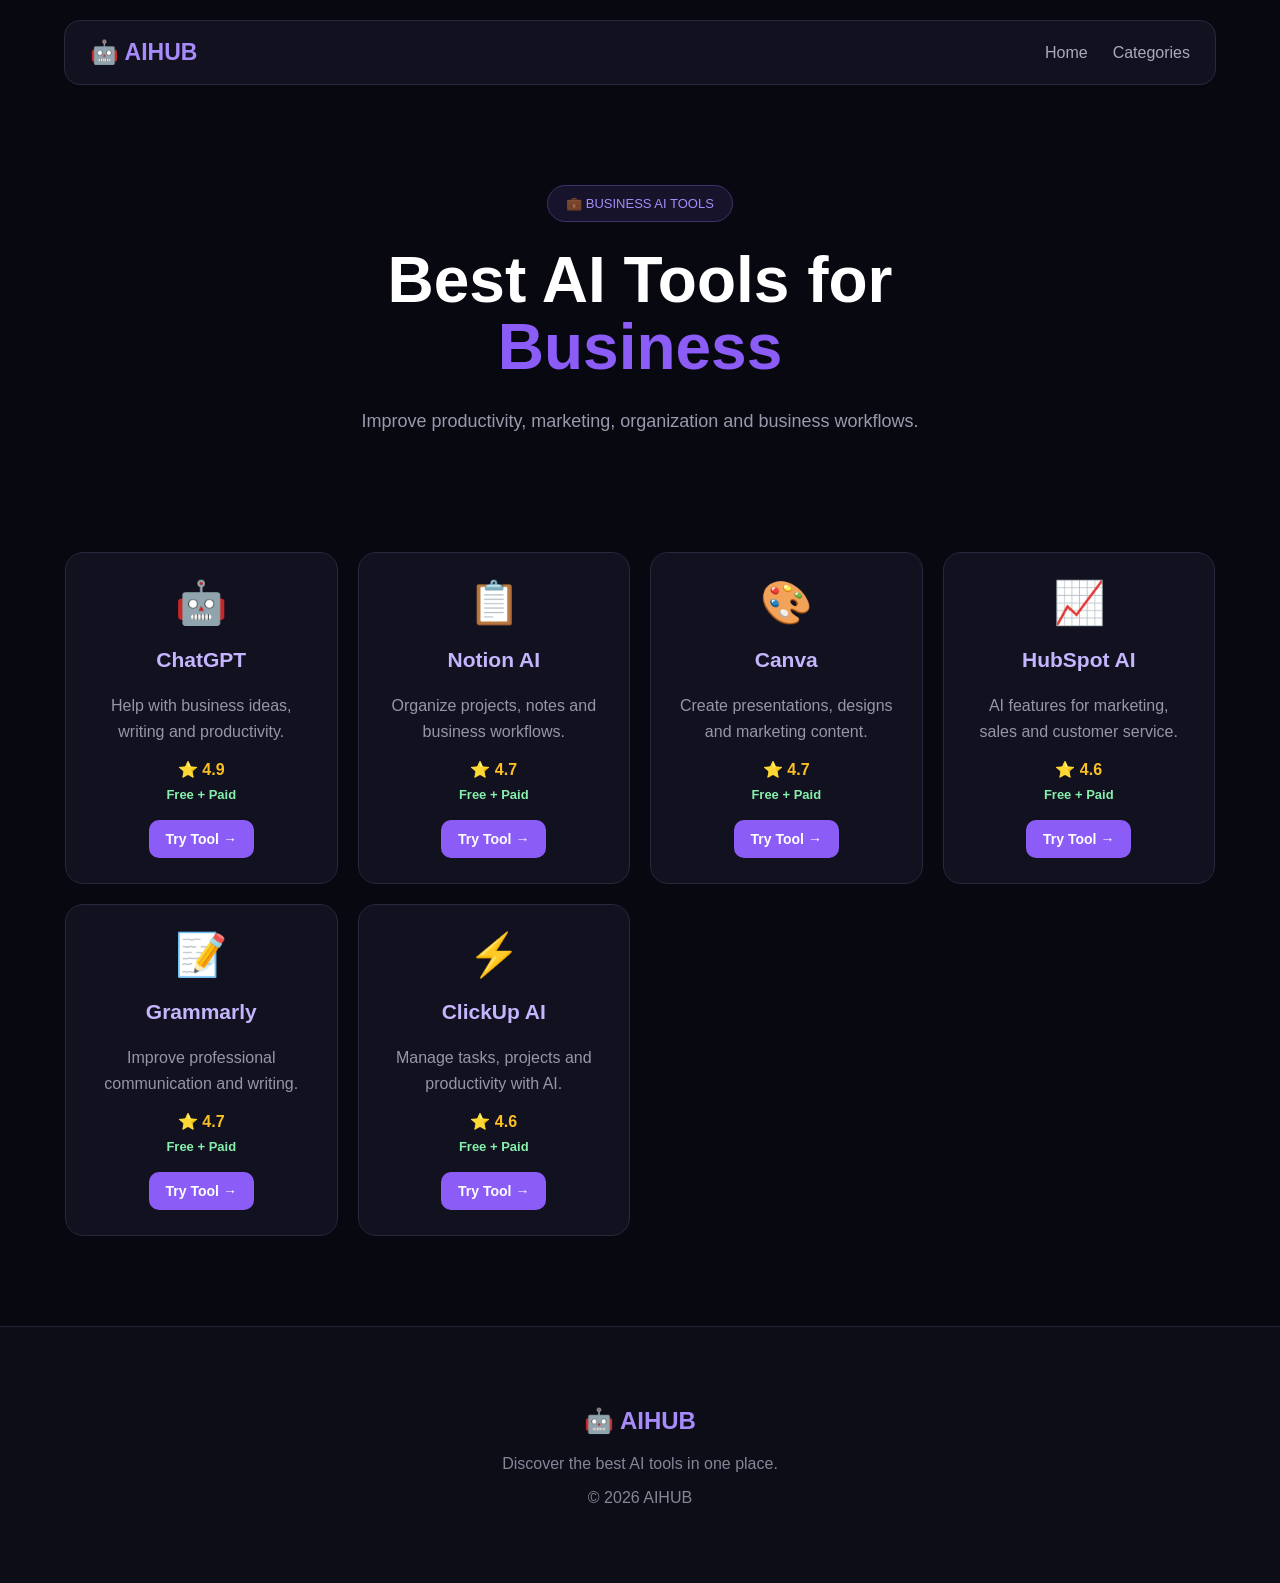
==== business.html @ 107db0ba "Add files via upload" ====
<!DOCTYPE html>
<html lang="en">
<head>
    <meta charset="UTF-8">
    <meta name="viewport" content="width=device-width, initial-scale=1.0">
    <title>AIHUB - Business AI Tools</title>
    <link rel="stylesheet" href="style.css">
</head>

<body>

<nav>
    <div class="logo">🤖 AIHUB</div>

    <div class="nav-links">
        <a href="index.html">Home</a>
        <a href="index.html#categories">Categories</a>
    </div>
</nav>

<header>
    <div class="badge">💼 BUSINESS AI TOOLS</div>

    <h1>
        Best AI Tools for
        <span>Business</span>
    </h1>

    <p>
        Improve productivity, marketing, organization and business workflows.
    </p>
</header>

<section>

    <div class="tools-grid">

        <div class="tool-card">
            <div class="tool-icon">🤖</div>
            <h3>ChatGPT</h3>
            <p>Help with business ideas, writing and productivity.</p>
            <div class="rating">⭐ 4.9</div>
            <div class="price">Free + Paid</div>

            <div class="card-buttons">
                <a class="try-button"
                   href="https://chatgpt.com"
                   target="_blank">
                    Try Tool →
                </a>
            </div>
        </div>

        <div class="tool-card">
            <div class="tool-icon">📋</div>
            <h3>Notion AI</h3>
            <p>Organize projects, notes and business workflows.</p>
            <div class="rating">⭐ 4.7</div>
            <div class="price">Free + Paid</div>

            <div class="card-buttons">
                <a class="try-button"
                   href="https://www.notion.so"
                   target="_blank">
                    Try Tool →
                </a>
            </div>
        </div>

        <div class="tool-card">
            <div class="tool-icon">🎨</div>
            <h3>Canva</h3>
            <p>Create presentations, designs and marketing content.</p>
            <div class="rating">⭐ 4.7</div>
            <div class="price">Free + Paid</div>

            <div class="card-buttons">
                <a class="try-button"
                   href="https://www.canva.com"
                   target="_blank">
                    Try Tool →
                </a>
            </div>
        </div>

        <div class="tool-card">
            <div class="tool-icon">📈</div>
            <h3>HubSpot AI</h3>
            <p>AI features for marketing, sales and customer service.</p>
            <div class="rating">⭐ 4.6</div>
            <div class="price">Free + Paid</div>

            <div class="card-buttons">
                <a class="try-button"
                   href="https://www.hubspot.com"
                   target="_blank">
                    Try Tool →
                </a>
            </div>
        </div>

        <div class="tool-card">
            <div class="tool-icon">📝</div>
            <h3>Grammarly</h3>
            <p>Improve professional communication and writing.</p>
            <div class="rating">⭐ 4.7</div>
            <div class="price">Free + Paid</div>

            <div class="card-buttons">
                <a class="try-button"
                   href="https://www.grammarly.com"
                   target="_blank">
                    Try Tool →
                </a>
            </div>
        </div>

        <div class="tool-card">
            <div class="tool-icon">⚡</div>
            <h3>ClickUp AI</h3>
            <p>Manage tasks, projects and productivity with AI.</p>
            <div class="rating">⭐ 4.6</div>
            <div class="price">Free + Paid</div>

            <div class="card-buttons">
                <a class="try-button"
                   href="https://clickup.com"
                   target="_blank">
                    Try Tool →
                </a>
            </div>
        </div>

    </div>

</section>

<footer>
    <h2>🤖 AIHUB</h2>
    <p>Discover the best AI tools in one place.</p>
    <p>© 2026 AIHUB</p>
</footer>

</body>
</html>
---- style.css ----
* {
    box-sizing: border-box;
}

html {
    scroll-behavior: smooth;
}

body {
    margin: 0;
    font-family: Arial, sans-serif;
    background: #080811;
    color: white;
}

/* =========================
   NAVBAR
========================= */

nav {
    width: 90%;
    max-width: 1200px;
    margin: 20px auto;
    padding: 18px 25px;
    display: flex;
    justify-content: space-between;
    align-items: center;
    background: #11111f;
    border: 1px solid #29293d;
    border-radius: 16px;
}

.logo {
    font-size: 23px;
    font-weight: bold;
    color: #a78bfa;
}

.nav-links {
    display: flex;
    gap: 25px;
}

.nav-links a {
    color: #aaaabd;
    text-decoration: none;
    transition: 0.2s;
}

.nav-links a:hover {
    color: #a78bfa;
}

/* =========================
   HERO
========================= */

header {
    text-align: center;
    padding: 80px 20px;
}

.badge {
    display: inline-block;
    padding: 10px 18px;
    border: 1px solid #40336c;
    border-radius: 30px;
    background: #17132a;
    color: #a78bfa;
    font-size: 13px;
}

header h1 {
    max-width: 800px;
    margin: 25px auto;
    font-size: 64px;
    line-height: 1.05;
}

header h1 span {
    color: #8b5cf6;
    display: block;
}

header p {
    max-width: 650px;
    margin: auto;
    color: #9999ad;
    font-size: 18px;
    line-height: 1.7;
}

/* =========================
   SEARCH
========================= */

.search-area {
    margin-top: 35px;
}

#searchInput {
    width: 90%;
    max-width: 650px;
    padding: 18px 20px;
    border-radius: 14px;
    border: 1px solid #303047;
    background: #131321;
    color: white;
    outline: none;
    font-size: 16px;
}

#searchInput:focus {
    border-color: #8b5cf6;
}

/* =========================
   FILTERS
========================= */

.filters {
    margin-top: 20px;
    display: flex;
    justify-content: center;
    flex-wrap: wrap;
    gap: 9px;
}

.filter {
    margin: 0;
    padding: 9px 15px;
    border: 1px solid #303047;
    border-radius: 20px;
    background: #131321;
    color: #9999ad;
    cursor: pointer;
    transition: 0.2s;
}

.filter:hover {
    border-color: #8b5cf6;
    color: white;
}

.filter.active {
    background: #8b5cf6;
    border-color: #8b5cf6;
    color: white;
}

/* =========================
   SECTIONS
========================= */

section {
    width: 90%;
    max-width: 1150px;
    margin: 0 auto 90px;
}

section h2 {
    text-align: center;
    font-size: 30px;
}

.section-text {
    text-align: center;
    color: #888899;
}

/* =========================
   TOOLS GRID
========================= */

.tools-grid {
    margin-top: 35px;
    display: grid;
    grid-template-columns: repeat(auto-fit, minmax(240px, 1fr));
    gap: 20px;
}

.tool-card {
    padding: 25px;
    background: #11111f;
    border: 1px solid #27273d;
    border-radius: 18px;
    text-align: center;
    transition: 0.25s;
}

.tool-card:hover {
    transform: translateY(-7px);
    border-color: #8b5cf6;
    box-shadow: 0 10px 35px rgba(139, 92, 246, 0.15);
}

.tool-icon {
    font-size: 42px;
}

.tool-card h3 {
    color: #c4b5fd;
    font-size: 21px;
}

.tool-card p {
    min-height: 50px;
    color: #9696a8;
    line-height: 1.6;
}

.rating {
    color: #fbbf24;
    font-weight: bold;
}

.price {
    margin-top: 8px;
    color: #86efac;
    font-size: 13px;
    font-weight: bold;
}

/* =========================
   CARD BUTTONS
========================= */

.card-buttons {
    margin-top: 18px;
    display: flex;
    justify-content: center;
    align-items: center;
    gap: 8px;
}

.try-button {
    display: inline-block;
    padding: 11px 17px;
    border-radius: 10px;
    background: #8b5cf6;
    color: white;
    text-decoration: none;
    font-size: 14px;
    font-weight: bold;
    transition: 0.2s;
}

.try-button:hover {
    background: #7c3aed;
    transform: translateY(-2px);
}

/* =========================
   FAVORITES
========================= */

.favorite {
    width: 43px;
    height: 43px;
    margin: 0;
    padding: 0;
    border-radius: 10px;
    background: #191927;
    border: 1px solid #303047;
    color: #aaaabd;
    font-size: 20px;
    cursor: pointer;
    transition: 0.2s;
}

.favorite:hover {
    background: #291c3c;
}

.favorite.active {
    background: #35152f;
    border-color: #f472b6;
    color: #f472b6;
}

/* =========================
   NO RESULTS
========================= */

.no-results {
    display: none;
    text-align: center;
    margin-top: 30px;
    color: #9999ad;
}

/* =========================
   CATEGORIES
========================= */

.category-grid {
    margin-top: 35px;
    display: grid;
    grid-template-columns: repeat(auto-fit, minmax(200px, 1fr));
    gap: 20px;
}

.category-card {
    padding: 30px;
    background: #11111f;
    border: 1px solid #27273d;
    border-radius: 18px;
    text-align: center;
    text-decoration: none;
    color: white;
    font-size: 40px;
    transition: 0.25s;
}

.category-card:hover {
    transform: translateY(-7px);
    border-color: #8b5cf6;
    box-shadow: 0 10px 35px rgba(139, 92, 246, 0.12);
}

.category-card h3 {
    color: #c4b5fd;
    font-size: 20px;
}

.category-card p {
    color: #888899;
    font-size: 14px;
}

/* =========================
   TOOL DETAILS PAGE
========================= */

.tool-details-card {
    max-width: 850px;
    margin: 0 auto;
    padding: 45px;
    background: #11111f;
    border: 1px solid #29293d;
    border-radius: 24px;
    text-align: center;
    box-shadow: 0 20px 60px rgba(0, 0, 0, 0.25);
}

.big-tool-icon {
    width: 100px;
    height: 100px;
    margin: 0 auto 25px;
    display: flex;
    justify-content: center;
    align-items: center;
    border-radius: 25px;
    background: #191927;
    border: 1px solid #34344d;
    font-size: 55px;
}

.tool-details-card > h2 {
    margin-top: 10px;
    color: #c4b5fd;
    font-size: 32px;
}

.tool-info {
    margin-top: 35px;
    display: grid;
    grid-template-columns: repeat(3, 1fr);
    gap: 15px;
}

.info-box {
    padding: 20px;
    background: #181827;
    border: 1px solid #2c2c43;
    border-radius: 15px;
}

.info-box span {
    display: block;
    margin-bottom: 10px;
    color: #888899;
    font-size: 14px;
}

.info-box strong {
    color: white;
    font-size: 17px;
}

/* =========================
   FEATURES
========================= */

.features {
    margin-top: 40px;
    padding: 30px;
    background: #0d0d18;
    border: 1px solid #29293d;
    border-radius: 18px;
    text-align: left;
}

.features h2 {
    margin-top: 0;
    margin-bottom: 25px;
    text-align: left;
    color: #c4b5fd;
}

.features ul {
    margin: 0;
    padding: 0;
    list-style: none;
}

.features li {
    position: relative;
    margin-bottom: 14px;
    padding: 14px 16px 14px 45px;
    background: #151522;
    border-radius: 10px;
    color: #aaaabd;
    line-height: 1.5;
}

.features li::before {
    content: "✓";
    position: absolute;
    left: 17px;
    color: #86efac;
    font-weight: bold;
}

/* =========================
   DETAILS BUTTONS
========================= */

.details-buttons {
    margin-top: 35px;
    display: flex;
    justify-content: center;
    align-items: center;
    gap: 12px;
    flex-wrap: wrap;
}

.big-button {
    padding: 14px 25px;
    font-size: 16px;
}

.back-button {
    display: inline-block;
    padding: 14px 25px;
    border-radius: 10px;
    background: #191927;
    border: 1px solid #303047;
    color: #aaaabd;
    text-decoration: none;
    font-size: 15px;
    font-weight: bold;
    transition: 0.2s;
}

.back-button:hover {
    color: white;
    border-color: #8b5cf6;
    background: #211d32;
}

/* =========================
   FOOTER
========================= */

footer {
    padding: 60px 20px;
    text-align: center;
    border-top: 1px solid #222238;
    background: #0d0d18;
}

footer h2 {
    color: #a78bfa;
}

footer p {
    color: #858597;
}

/* =========================
   MOBILE
========================= */

@media (max-width: 700px) {

    nav {
        flex-direction: column;
        gap: 15px;
    }

    .nav-links {
        flex-wrap: wrap;
        justify-content: center;
        gap: 15px;
    }

    header {
        padding: 60px 20px;
    }

    header h1 {
        font-size: 45px;
    }

    header p {
        font-size: 16px;
    }

    .tools-grid {
        grid-template-columns: 1fr;
    }

    .category-grid {
        grid-template-columns: 1fr;
    }

    .tool-details-card {
        padding: 25px 18px;
    }

    .tool-info {
        grid-template-columns: 1fr;
    }

    .features {
        padding: 20px;
    }

    .details-buttons {
        flex-direction: column;
    }

    .big-button,
    .back-button {
        width: 100%;
        text-align: center;
    }
}
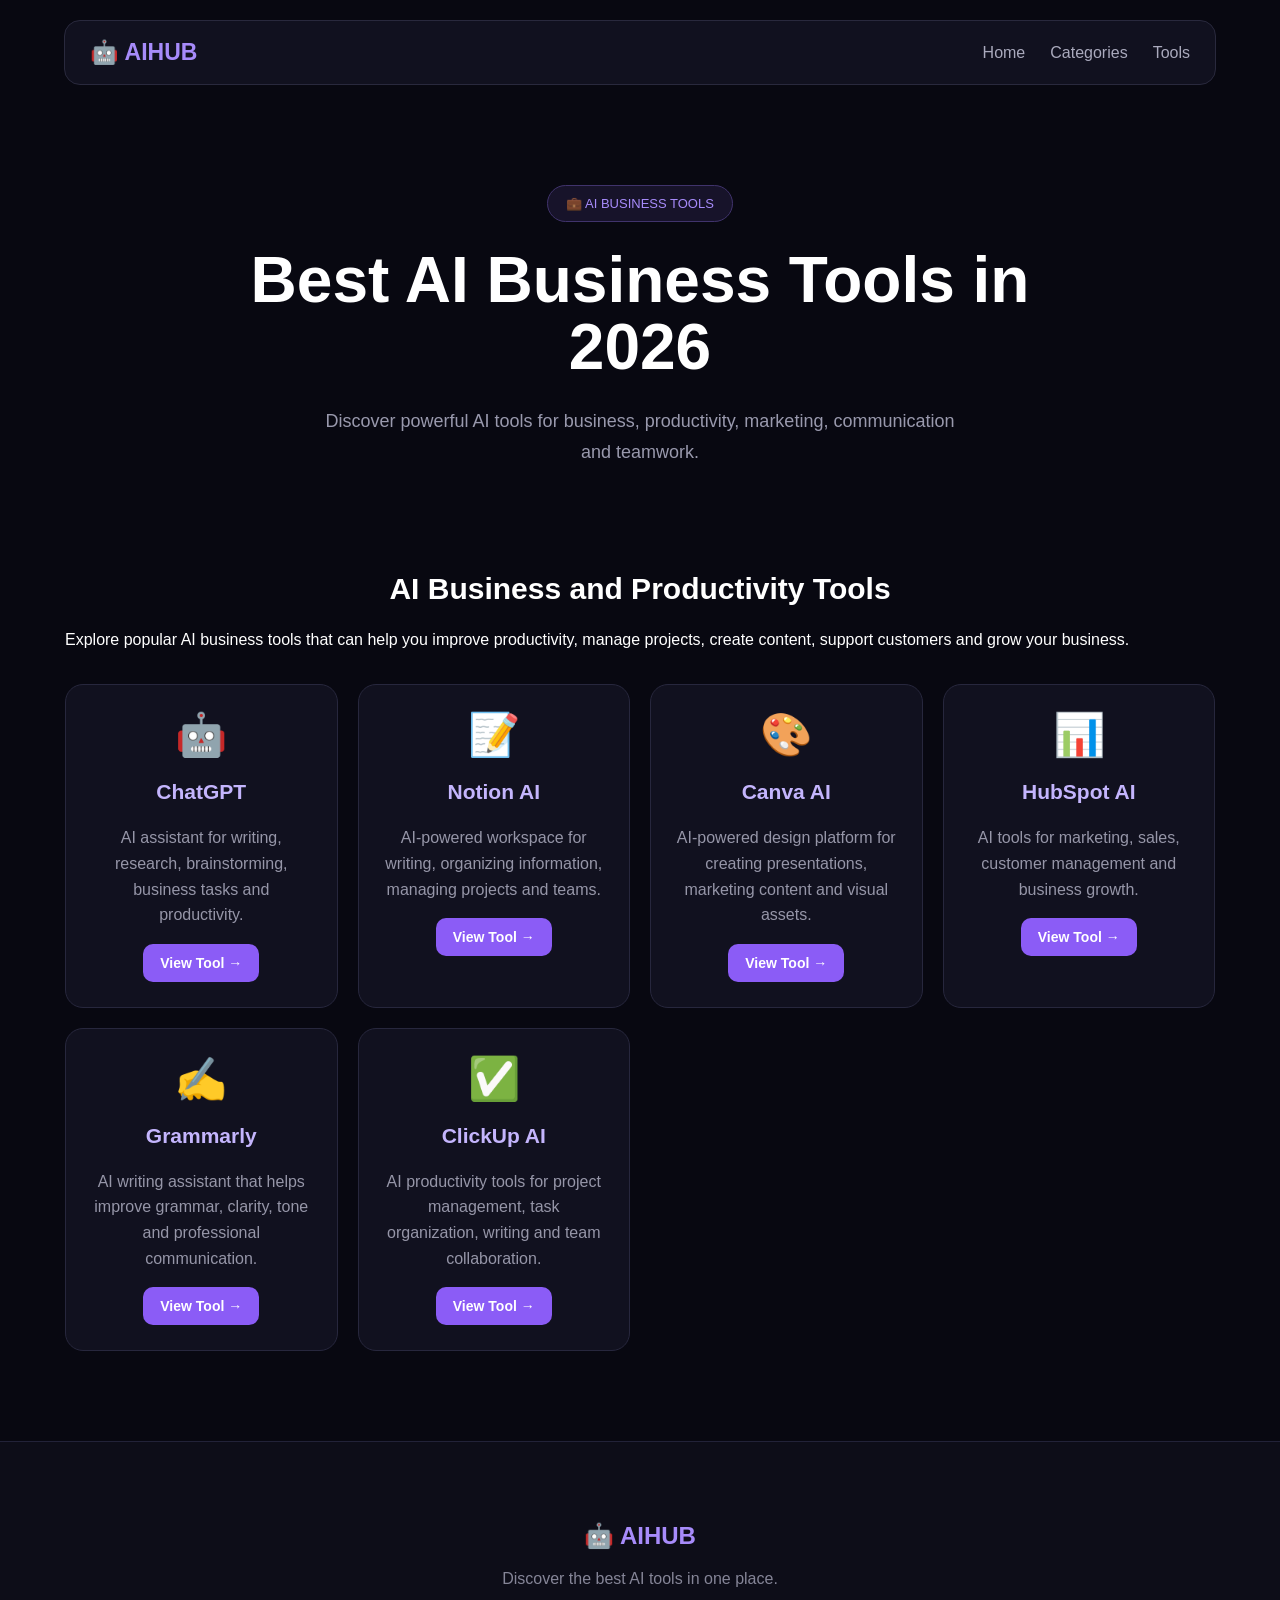
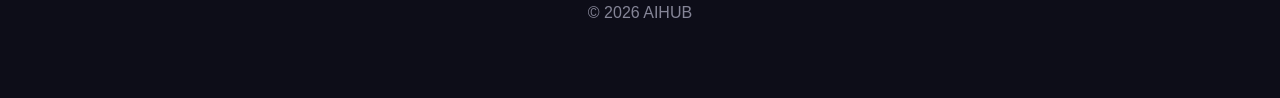
==== commit 99ec44cd: "Add files via upload" ====
--- a/business.html
+++ b/business.html
@@ -1,145 +1,284 @@
 <!DOCTYPE html>
 <html lang="en">
+
 <head>
+
     <meta charset="UTF-8">
-    <meta name="viewport" content="width=device-width, initial-scale=1.0">
-    <title>AIHUB - Business AI Tools</title>
-    <link rel="stylesheet" href="style.css">
+
+    <meta
+        name="viewport"
+        content="width=device-width, initial-scale=1.0"
+    >
+
+    <title>Best AI Business Tools 2026 | AIHUB</title>
+
+    <meta
+        name="description"
+        content="Discover the best AI business tools in 2026. Explore AI tools for productivity, marketing, business management, writing and team collaboration on AIHUB."
+    >
+
+    <meta
+        name="keywords"
+        content="AI business tools, best AI business tools, AI productivity tools, AI marketing tools, Notion AI, Canva AI, HubSpot AI, Grammarly, ClickUp AI, ChatGPT"
+    >
+
+    <meta
+        name="robots"
+        content="index, follow"
+    >
+
+    <meta
+        name="author"
+        content="AIHUB"
+    >
+
+    <link
+        rel="canonical"
+        href="https://aihubbb.github.io/AIHUB/business.html"
+    >
+
+    <link
+        rel="stylesheet"
+        href="style.css"
+    >
+
 </head>
 
+
 <body>
 
+
 <nav>
-    <div class="logo">🤖 AIHUB</div>
+
+    <div class="logo">
+        🤖 AIHUB
+    </div>
 
     <div class="nav-links">
-        <a href="index.html">Home</a>
-        <a href="index.html#categories">Categories</a>
-    </div>
+
+        <a href="index.html">
+            Home
+        </a>
+
+        <a href="index.html#categories">
+            Categories
+        </a>
+
+        <a href="index.html#tools">
+            Tools
+        </a>
+
+    </div>
+
 </nav>
 
+
 <header>
-    <div class="badge">💼 BUSINESS AI TOOLS</div>
+
+    <div class="badge">
+        💼 AI BUSINESS TOOLS
+    </div>
 
     <h1>
-        Best AI Tools for
-        <span>Business</span>
+        Best AI Business Tools in 2026
     </h1>
 
     <p>
-        Improve productivity, marketing, organization and business workflows.
-    </p>
+        Discover powerful AI tools for business,
+        productivity, marketing, communication and teamwork.
+    </p>
+
 </header>
 
+
 <section>
 
+    <h2>
+        AI Business and Productivity Tools
+    </h2>
+
+    <p>
+        Explore popular AI business tools that can help
+        you improve productivity, manage projects, create content,
+        support customers and grow your business.
+    </p>
+
+
     <div class="tools-grid">
 
-        <div class="tool-card">
-            <div class="tool-icon">🤖</div>
-            <h3>ChatGPT</h3>
-            <p>Help with business ideas, writing and productivity.</p>
-            <div class="rating">⭐ 4.9</div>
-            <div class="price">Free + Paid</div>
-
-            <div class="card-buttons">
-                <a class="try-button"
-                   href="https://chatgpt.com"
-                   target="_blank">
-                    Try Tool →
-                </a>
-            </div>
-        </div>
-
-        <div class="tool-card">
-            <div class="tool-icon">📋</div>
-            <h3>Notion AI</h3>
-            <p>Organize projects, notes and business workflows.</p>
-            <div class="rating">⭐ 4.7</div>
-            <div class="price">Free + Paid</div>
-
-            <div class="card-buttons">
-                <a class="try-button"
-                   href="https://www.notion.so"
-                   target="_blank">
-                    Try Tool →
-                </a>
-            </div>
-        </div>
-
-        <div class="tool-card">
-            <div class="tool-icon">🎨</div>
-            <h3>Canva</h3>
-            <p>Create presentations, designs and marketing content.</p>
-            <div class="rating">⭐ 4.7</div>
-            <div class="price">Free + Paid</div>
-
-            <div class="card-buttons">
-                <a class="try-button"
-                   href="https://www.canva.com"
-                   target="_blank">
-                    Try Tool →
-                </a>
-            </div>
-        </div>
-
-        <div class="tool-card">
-            <div class="tool-icon">📈</div>
-            <h3>HubSpot AI</h3>
-            <p>AI features for marketing, sales and customer service.</p>
-            <div class="rating">⭐ 4.6</div>
-            <div class="price">Free + Paid</div>
-
-            <div class="card-buttons">
-                <a class="try-button"
-                   href="https://www.hubspot.com"
-                   target="_blank">
-                    Try Tool →
-                </a>
-            </div>
-        </div>
-
-        <div class="tool-card">
-            <div class="tool-icon">📝</div>
-            <h3>Grammarly</h3>
-            <p>Improve professional communication and writing.</p>
-            <div class="rating">⭐ 4.7</div>
-            <div class="price">Free + Paid</div>
-
-            <div class="card-buttons">
-                <a class="try-button"
-                   href="https://www.grammarly.com"
-                   target="_blank">
-                    Try Tool →
-                </a>
-            </div>
-        </div>
-
-        <div class="tool-card">
-            <div class="tool-icon">⚡</div>
-            <h3>ClickUp AI</h3>
-            <p>Manage tasks, projects and productivity with AI.</p>
-            <div class="rating">⭐ 4.6</div>
-            <div class="price">Free + Paid</div>
-
-            <div class="card-buttons">
-                <a class="try-button"
-                   href="https://clickup.com"
-                   target="_blank">
-                    Try Tool →
-                </a>
-            </div>
-        </div>
+
+        <div class="tool-card">
+
+            <div class="tool-icon">
+                🤖
+            </div>
+
+            <h3>
+                ChatGPT
+            </h3>
+
+            <p>
+                AI assistant for writing, research,
+                brainstorming, business tasks and productivity.
+            </p>
+
+            <a
+                href="tool.html?tool=ChatGPT"
+                class="try-button"
+            >
+                View Tool →
+            </a>
+
+        </div>
+
+
+        <div class="tool-card">
+
+            <div class="tool-icon">
+                📝
+            </div>
+
+            <h3>
+                Notion AI
+            </h3>
+
+            <p>
+                AI-powered workspace for writing,
+                organizing information, managing projects and teams.
+            </p>
+
+            <a
+                href="tool.html?tool=Notion AI"
+                class="try-button"
+            >
+                View Tool →
+            </a>
+
+        </div>
+
+
+        <div class="tool-card">
+
+            <div class="tool-icon">
+                🎨
+            </div>
+
+            <h3>
+                Canva AI
+            </h3>
+
+            <p>
+                AI-powered design platform for creating
+                presentations, marketing content and visual assets.
+            </p>
+
+            <a
+                href="tool.html?tool=Canva AI"
+                class="try-button"
+            >
+                View Tool →
+            </a>
+
+        </div>
+
+
+        <div class="tool-card">
+
+            <div class="tool-icon">
+                📊
+            </div>
+
+            <h3>
+                HubSpot AI
+            </h3>
+
+            <p>
+                AI tools for marketing, sales,
+                customer management and business growth.
+            </p>
+
+            <a
+                href="tool.html?tool=HubSpot AI"
+                class="try-button"
+            >
+                View Tool →
+            </a>
+
+        </div>
+
+
+        <div class="tool-card">
+
+            <div class="tool-icon">
+                ✍️
+            </div>
+
+            <h3>
+                Grammarly
+            </h3>
+
+            <p>
+                AI writing assistant that helps improve
+                grammar, clarity, tone and professional communication.
+            </p>
+
+            <a
+                href="tool.html?tool=Grammarly"
+                class="try-button"
+            >
+                View Tool →
+            </a>
+
+        </div>
+
+
+        <div class="tool-card">
+
+            <div class="tool-icon">
+                ✅
+            </div>
+
+            <h3>
+                ClickUp AI
+            </h3>
+
+            <p>
+                AI productivity tools for project management,
+                task organization, writing and team collaboration.
+            </p>
+
+            <a
+                href="tool.html?tool=ClickUp AI"
+                class="try-button"
+            >
+                View Tool →
+            </a>
+
+        </div>
+
 
     </div>
 
 </section>
 
+
 <footer>
-    <h2>🤖 AIHUB</h2>
-    <p>Discover the best AI tools in one place.</p>
-    <p>© 2026 AIHUB</p>
+
+    <h2>
+        🤖 AIHUB
+    </h2>
+
+    <p>
+        Discover the best AI tools in one place.
+    </p>
+
+    <p>
+        © 2026 AIHUB
+    </p>
+
 </footer>
 
+
 </body>
+
 </html>
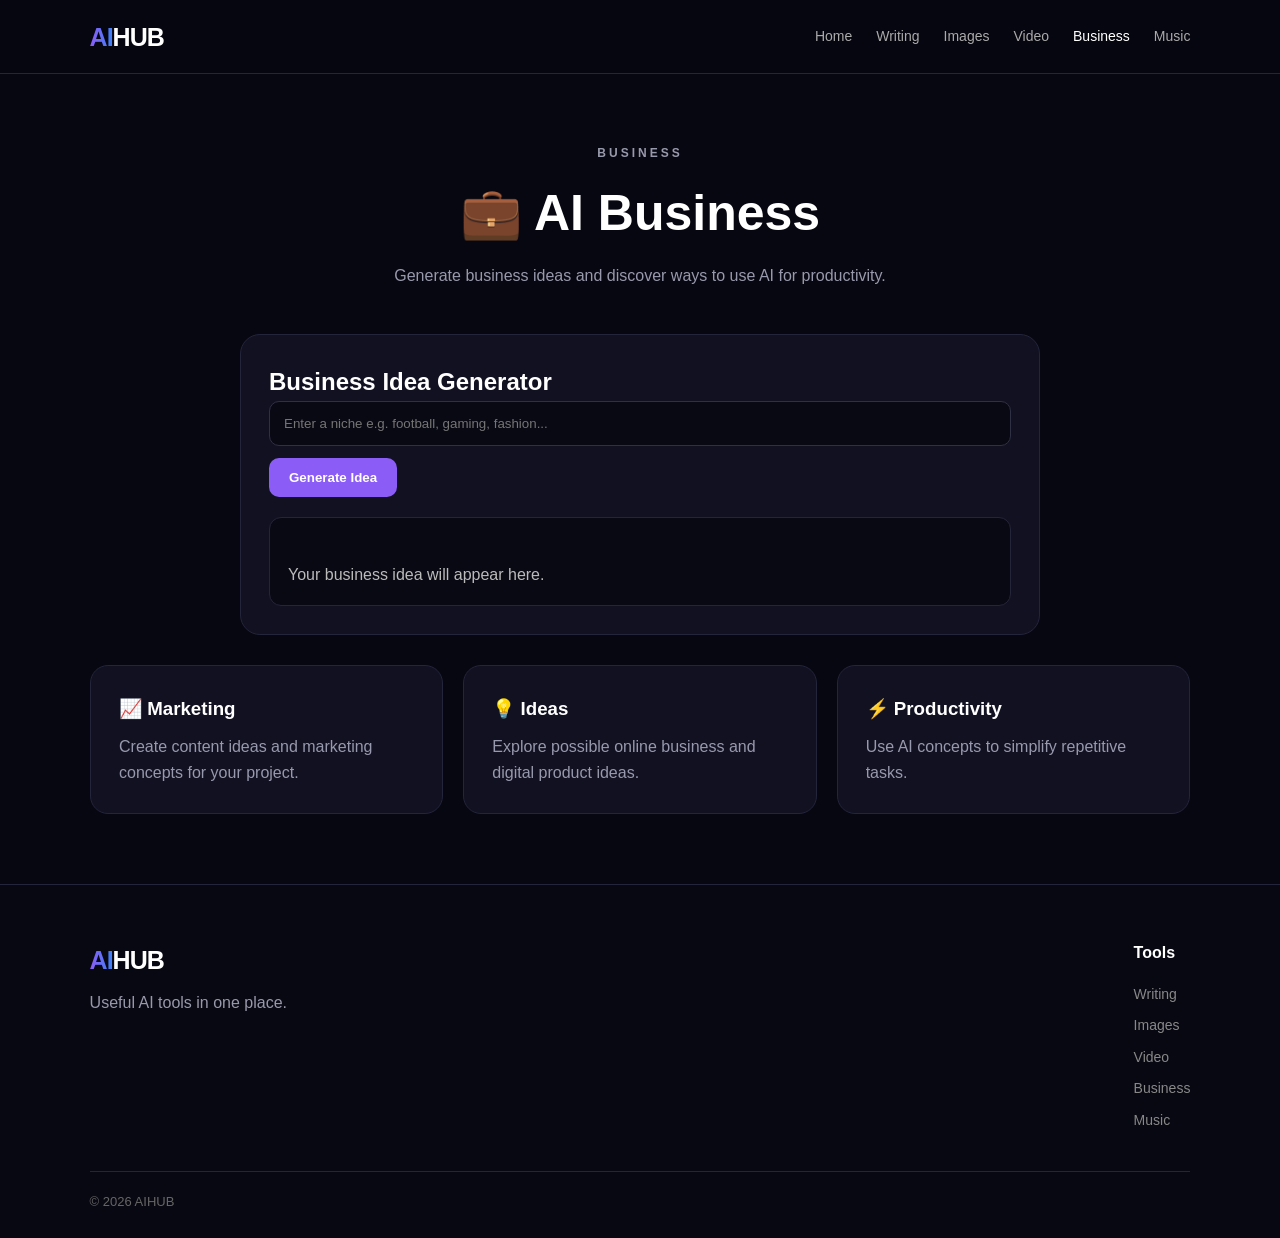
==== commit 49784130: "Update business.html" ====
--- a/business.html
+++ b/business.html
@@ -1,284 +1,132 @@
 <!DOCTYPE html>
 <html lang="en">
-
 <head>
 
-    <meta charset="UTF-8">
+<meta charset="UTF-8">
+<meta name="viewport" content="width=device-width,initial-scale=1">
 
-    <meta
-        name="viewport"
-        content="width=device-width, initial-scale=1.0"
-    >
+<title>AI Business Tools - AIHUB</title>
 
-    <title>Best AI Business Tools 2026 | AIHUB</title>
+<meta name="description" content="AI business ideas, marketing and productivity tools.">
 
-    <meta
-        name="description"
-        content="Discover the best AI business tools in 2026. Explore AI tools for productivity, marketing, business management, writing and team collaboration on AIHUB."
-    >
-
-    <meta
-        name="keywords"
-        content="AI business tools, best AI business tools, AI productivity tools, AI marketing tools, Notion AI, Canva AI, HubSpot AI, Grammarly, ClickUp AI, ChatGPT"
-    >
-
-    <meta
-        name="robots"
-        content="index, follow"
-    >
-
-    <meta
-        name="author"
-        content="AIHUB"
-    >
-
-    <link
-        rel="canonical"
-        href="https://aihubbb.github.io/AIHUB/business.html"
-    >
-
-    <link
-        rel="stylesheet"
-        href="style.css"
-    >
+<link rel="icon" href="favicon.svg">
+<link rel="stylesheet" href="style.css">
 
 </head>
 
-
 <body>
 
+<header class="navbar">
 
-<nav>
+<a href="index.html" class="logo">
+<span>AI</span>HUB
+</a>
 
-    <div class="logo">
-        🤖 AIHUB
-    </div>
+<button class="menu-btn" onclick="toggleMenu()">☰</button>
 
-    <div class="nav-links">
-
-        <a href="index.html">
-            Home
-        </a>
-
-        <a href="index.html#categories">
-            Categories
-        </a>
-
-        <a href="index.html#tools">
-            Tools
-        </a>
-
-    </div>
-
+<nav id="navMenu">
+<a href="index.html">Home</a>
+<a href="writing.html">Writing</a>
+<a href="image.html">Images</a>
+<a href="video.html">Video</a>
+<a class="active" href="business.html">Business</a>
+<a href="music.html">Music</a>
 </nav>
-
-
-<header>
-
-    <div class="badge">
-        💼 AI BUSINESS TOOLS
-    </div>
-
-    <h1>
-        Best AI Business Tools in 2026
-    </h1>
-
-    <p>
-        Discover powerful AI tools for business,
-        productivity, marketing, communication and teamwork.
-    </p>
 
 </header>
 
 
-<section>
+<main class="page">
 
-    <h2>
-        AI Business and Productivity Tools
-    </h2>
+<div class="page-header">
 
-    <p>
-        Explore popular AI business tools that can help
-        you improve productivity, manage projects, create content,
-        support customers and grow your business.
-    </p>
+<p class="small-title">BUSINESS</p>
+
+<h1>💼 AI Business</h1>
+
+<p>
+Generate business ideas and discover ways to use AI for productivity.
+</p>
+
+</div>
 
 
-    <div class="tools-grid">
+<div class="workspace">
+
+<h2>Business Idea Generator</h2>
+
+<input
+id="businessTopic"
+placeholder="Enter a niche e.g. football, gaming, fashion..."
+>
+
+<button
+class="action-btn"
+onclick="generateBusinessIdea()"
+>
+Generate Idea
+</button>
+
+<div id="businessOutput" class="output">
+Your business idea will appear here.
+</div>
+
+</div>
 
 
-        <div class="tool-card">
+<div class="info-grid" style="margin-top:30px;">
 
-            <div class="tool-icon">
-                🤖
-            </div>
+<div class="info-card">
+<h3>📈 Marketing</h3>
+<p>Create content ideas and marketing concepts for your project.</p>
+</div>
 
-            <h3>
-                ChatGPT
-            </h3>
+<div class="info-card">
+<h3>💡 Ideas</h3>
+<p>Explore possible online business and digital product ideas.</p>
+</div>
 
-            <p>
-                AI assistant for writing, research,
-                brainstorming, business tasks and productivity.
-            </p>
+<div class="info-card">
+<h3>⚡ Productivity</h3>
+<p>Use AI concepts to simplify repetitive tasks.</p>
+</div>
 
-            <a
-                href="tool.html?tool=ChatGPT"
-                class="try-button"
-            >
-                View Tool →
-            </a>
+</div>
 
-        </div>
-
-
-        <div class="tool-card">
-
-            <div class="tool-icon">
-                📝
-            </div>
-
-            <h3>
-                Notion AI
-            </h3>
-
-            <p>
-                AI-powered workspace for writing,
-                organizing information, managing projects and teams.
-            </p>
-
-            <a
-                href="tool.html?tool=Notion AI"
-                class="try-button"
-            >
-                View Tool →
-            </a>
-
-        </div>
-
-
-        <div class="tool-card">
-
-            <div class="tool-icon">
-                🎨
-            </div>
-
-            <h3>
-                Canva AI
-            </h3>
-
-            <p>
-                AI-powered design platform for creating
-                presentations, marketing content and visual assets.
-            </p>
-
-            <a
-                href="tool.html?tool=Canva AI"
-                class="try-button"
-            >
-                View Tool →
-            </a>
-
-        </div>
-
-
-        <div class="tool-card">
-
-            <div class="tool-icon">
-                📊
-            </div>
-
-            <h3>
-                HubSpot AI
-            </h3>
-
-            <p>
-                AI tools for marketing, sales,
-                customer management and business growth.
-            </p>
-
-            <a
-                href="tool.html?tool=HubSpot AI"
-                class="try-button"
-            >
-                View Tool →
-            </a>
-
-        </div>
-
-
-        <div class="tool-card">
-
-            <div class="tool-icon">
-                ✍️
-            </div>
-
-            <h3>
-                Grammarly
-            </h3>
-
-            <p>
-                AI writing assistant that helps improve
-                grammar, clarity, tone and professional communication.
-            </p>
-
-            <a
-                href="tool.html?tool=Grammarly"
-                class="try-button"
-            >
-                View Tool →
-            </a>
-
-        </div>
-
-
-        <div class="tool-card">
-
-            <div class="tool-icon">
-                ✅
-            </div>
-
-            <h3>
-                ClickUp AI
-            </h3>
-
-            <p>
-                AI productivity tools for project management,
-                task organization, writing and team collaboration.
-            </p>
-
-            <a
-                href="tool.html?tool=ClickUp AI"
-                class="try-button"
-            >
-                View Tool →
-            </a>
-
-        </div>
-
-
-    </div>
-
-</section>
+</main>
 
 
 <footer>
 
-    <h2>
-        🤖 AIHUB
-    </h2>
+<div class="footer-main">
 
-    <p>
-        Discover the best AI tools in one place.
-    </p>
+<div>
+<a href="index.html" class="logo"><span>AI</span>HUB</a>
+<p>Useful AI tools in one place.</p>
+</div>
 
-    <p>
-        © 2026 AIHUB
-    </p>
+<div class="footer-links">
+
+<div>
+<h4>Tools</h4>
+<a href="writing.html">Writing</a>
+<a href="image.html">Images</a>
+<a href="video.html">Video</a>
+<a href="business.html">Business</a>
+<a href="music.html">Music</a>
+</div>
+
+</div>
+
+</div>
+
+<div class="footer-bottom">
+© 2026 AIHUB
+</div>
 
 </footer>
 
+<script src="script.js"></script>
 
 </body>
-
-</html>+</html>
--- a/style.css
+++ b/style.css
@@ -1,549 +1,603 @@
-* {
-    box-sizing: border-box;
-}
-
-html {
-    scroll-behavior: smooth;
-}
-
-body {
-    margin: 0;
-    font-family: Arial, sans-serif;
-    background: #080811;
-    color: white;
-}
-
-/* =========================
-   NAVBAR
-========================= */
-
-nav {
-    width: 90%;
-    max-width: 1200px;
-    margin: 20px auto;
-    padding: 18px 25px;
-    display: flex;
-    justify-content: space-between;
-    align-items: center;
-    background: #11111f;
-    border: 1px solid #29293d;
-    border-radius: 16px;
-}
-
-.logo {
-    font-size: 23px;
-    font-weight: bold;
-    color: #a78bfa;
-}
-
-.nav-links {
-    display: flex;
-    gap: 25px;
-}
-
-.nav-links a {
-    color: #aaaabd;
-    text-decoration: none;
-    transition: 0.2s;
-}
-
-.nav-links a:hover {
-    color: #a78bfa;
-}
-
-/* =========================
-   HERO
-========================= */
-
-header {
-    text-align: center;
-    padding: 80px 20px;
-}
-
-.badge {
-    display: inline-block;
-    padding: 10px 18px;
-    border: 1px solid #40336c;
-    border-radius: 30px;
-    background: #17132a;
-    color: #a78bfa;
-    font-size: 13px;
-}
-
-header h1 {
-    max-width: 800px;
-    margin: 25px auto;
-    font-size: 64px;
-    line-height: 1.05;
-}
-
-header h1 span {
-    color: #8b5cf6;
-    display: block;
-}
-
-header p {
-    max-width: 650px;
-    margin: auto;
-    color: #9999ad;
-    font-size: 18px;
-    line-height: 1.7;
-}
-
-/* =========================
-   SEARCH
-========================= */
-
-.search-area {
-    margin-top: 35px;
-}
-
-#searchInput {
-    width: 90%;
-    max-width: 650px;
-    padding: 18px 20px;
-    border-radius: 14px;
-    border: 1px solid #303047;
-    background: #131321;
-    color: white;
-    outline: none;
-    font-size: 16px;
-}
-
-#searchInput:focus {
-    border-color: #8b5cf6;
-}
-
-/* =========================
-   FILTERS
-========================= */
-
-.filters {
-    margin-top: 20px;
-    display: flex;
-    justify-content: center;
-    flex-wrap: wrap;
-    gap: 9px;
-}
-
-.filter {
-    margin: 0;
-    padding: 9px 15px;
-    border: 1px solid #303047;
-    border-radius: 20px;
-    background: #131321;
-    color: #9999ad;
-    cursor: pointer;
-    transition: 0.2s;
-}
-
-.filter:hover {
-    border-color: #8b5cf6;
-    color: white;
-}
-
-.filter.active {
-    background: #8b5cf6;
-    border-color: #8b5cf6;
-    color: white;
-}
-
-/* =========================
-   SECTIONS
-========================= */
-
-section {
-    width: 90%;
-    max-width: 1150px;
-    margin: 0 auto 90px;
-}
-
-section h2 {
-    text-align: center;
-    font-size: 30px;
-}
-
-.section-text {
-    text-align: center;
-    color: #888899;
-}
-
-/* =========================
-   TOOLS GRID
-========================= */
-
-.tools-grid {
-    margin-top: 35px;
-    display: grid;
-    grid-template-columns: repeat(auto-fit, minmax(240px, 1fr));
-    gap: 20px;
-}
-
-.tool-card {
-    padding: 25px;
-    background: #11111f;
-    border: 1px solid #27273d;
-    border-radius: 18px;
-    text-align: center;
-    transition: 0.25s;
-}
-
-.tool-card:hover {
-    transform: translateY(-7px);
-    border-color: #8b5cf6;
-    box-shadow: 0 10px 35px rgba(139, 92, 246, 0.15);
-}
-
-.tool-icon {
-    font-size: 42px;
-}
-
-.tool-card h3 {
-    color: #c4b5fd;
-    font-size: 21px;
-}
-
-.tool-card p {
-    min-height: 50px;
-    color: #9696a8;
-    line-height: 1.6;
-}
-
-.rating {
-    color: #fbbf24;
-    font-weight: bold;
-}
-
-.price {
-    margin-top: 8px;
-    color: #86efac;
-    font-size: 13px;
-    font-weight: bold;
-}
-
-/* =========================
-   CARD BUTTONS
-========================= */
-
-.card-buttons {
-    margin-top: 18px;
-    display: flex;
-    justify-content: center;
-    align-items: center;
-    gap: 8px;
-}
-
-.try-button {
-    display: inline-block;
-    padding: 11px 17px;
-    border-radius: 10px;
-    background: #8b5cf6;
-    color: white;
-    text-decoration: none;
-    font-size: 14px;
-    font-weight: bold;
-    transition: 0.2s;
-}
-
-.try-button:hover {
-    background: #7c3aed;
-    transform: translateY(-2px);
-}
-
-/* =========================
-   FAVORITES
-========================= */
-
-.favorite {
-    width: 43px;
-    height: 43px;
-    margin: 0;
-    padding: 0;
-    border-radius: 10px;
-    background: #191927;
-    border: 1px solid #303047;
-    color: #aaaabd;
-    font-size: 20px;
-    cursor: pointer;
-    transition: 0.2s;
-}
-
-.favorite:hover {
-    background: #291c3c;
-}
-
-.favorite.active {
-    background: #35152f;
-    border-color: #f472b6;
-    color: #f472b6;
-}
-
-/* =========================
-   NO RESULTS
-========================= */
-
-.no-results {
-    display: none;
-    text-align: center;
-    margin-top: 30px;
-    color: #9999ad;
-}
-
-/* =========================
-   CATEGORIES
-========================= */
-
-.category-grid {
-    margin-top: 35px;
-    display: grid;
-    grid-template-columns: repeat(auto-fit, minmax(200px, 1fr));
-    gap: 20px;
-}
-
-.category-card {
-    padding: 30px;
-    background: #11111f;
-    border: 1px solid #27273d;
-    border-radius: 18px;
-    text-align: center;
-    text-decoration: none;
-    color: white;
-    font-size: 40px;
-    transition: 0.25s;
-}
-
-.category-card:hover {
-    transform: translateY(-7px);
-    border-color: #8b5cf6;
-    box-shadow: 0 10px 35px rgba(139, 92, 246, 0.12);
-}
-
-.category-card h3 {
-    color: #c4b5fd;
-    font-size: 20px;
-}
-
-.category-card p {
-    color: #888899;
-    font-size: 14px;
-}
-
-/* =========================
-   TOOL DETAILS PAGE
-========================= */
-
-.tool-details-card {
-    max-width: 850px;
-    margin: 0 auto;
-    padding: 45px;
-    background: #11111f;
-    border: 1px solid #29293d;
-    border-radius: 24px;
-    text-align: center;
-    box-shadow: 0 20px 60px rgba(0, 0, 0, 0.25);
-}
-
-.big-tool-icon {
-    width: 100px;
-    height: 100px;
-    margin: 0 auto 25px;
-    display: flex;
-    justify-content: center;
-    align-items: center;
-    border-radius: 25px;
-    background: #191927;
-    border: 1px solid #34344d;
-    font-size: 55px;
-}
-
-.tool-details-card > h2 {
-    margin-top: 10px;
-    color: #c4b5fd;
-    font-size: 32px;
-}
-
-.tool-info {
-    margin-top: 35px;
-    display: grid;
-    grid-template-columns: repeat(3, 1fr);
-    gap: 15px;
-}
-
-.info-box {
-    padding: 20px;
-    background: #181827;
-    border: 1px solid #2c2c43;
-    border-radius: 15px;
-}
-
-.info-box span {
-    display: block;
-    margin-bottom: 10px;
-    color: #888899;
-    font-size: 14px;
-}
-
-.info-box strong {
-    color: white;
-    font-size: 17px;
-}
-
-/* =========================
-   FEATURES
-========================= */
-
-.features {
-    margin-top: 40px;
-    padding: 30px;
-    background: #0d0d18;
-    border: 1px solid #29293d;
-    border-radius: 18px;
-    text-align: left;
-}
-
-.features h2 {
-    margin-top: 0;
-    margin-bottom: 25px;
-    text-align: left;
-    color: #c4b5fd;
-}
-
-.features ul {
-    margin: 0;
-    padding: 0;
-    list-style: none;
-}
-
-.features li {
-    position: relative;
-    margin-bottom: 14px;
-    padding: 14px 16px 14px 45px;
-    background: #151522;
-    border-radius: 10px;
-    color: #aaaabd;
-    line-height: 1.5;
-}
-
-.features li::before {
-    content: "✓";
-    position: absolute;
-    left: 17px;
-    color: #86efac;
-    font-weight: bold;
-}
-
-/* =========================
-   DETAILS BUTTONS
-========================= */
-
-.details-buttons {
-    margin-top: 35px;
-    display: flex;
-    justify-content: center;
-    align-items: center;
-    gap: 12px;
-    flex-wrap: wrap;
-}
-
-.big-button {
-    padding: 14px 25px;
-    font-size: 16px;
-}
-
-.back-button {
-    display: inline-block;
-    padding: 14px 25px;
-    border-radius: 10px;
-    background: #191927;
-    border: 1px solid #303047;
-    color: #aaaabd;
-    text-decoration: none;
-    font-size: 15px;
-    font-weight: bold;
-    transition: 0.2s;
-}
-
-.back-button:hover {
-    color: white;
-    border-color: #8b5cf6;
-    background: #211d32;
-}
-
-/* =========================
-   FOOTER
-========================= */
-
-footer {
-    padding: 60px 20px;
-    text-align: center;
-    border-top: 1px solid #222238;
-    background: #0d0d18;
-}
-
-footer h2 {
-    color: #a78bfa;
-}
-
-footer p {
-    color: #858597;
-}
-
-/* =========================
-   MOBILE
-========================= */
-
-@media (max-width: 700px) {
-
-    nav {
-        flex-direction: column;
-        gap: 15px;
-    }
-
-    .nav-links {
-        flex-wrap: wrap;
-        justify-content: center;
-        gap: 15px;
-    }
-
-    header {
-        padding: 60px 20px;
-    }
-
-    header h1 {
-        font-size: 45px;
-    }
-
-    header p {
-        font-size: 16px;
-    }
-
-    .tools-grid {
-        grid-template-columns: 1fr;
-    }
-
-    .category-grid {
-        grid-template-columns: 1fr;
-    }
-
-    .tool-details-card {
-        padding: 25px 18px;
-    }
-
-    .tool-info {
-        grid-template-columns: 1fr;
-    }
-
-    .features {
-        padding: 20px;
-    }
-
-    .details-buttons {
-        flex-direction: column;
-    }
-
-    .big-button,
-    .back-button {
-        width: 100%;
-        text-align: center;
-    }
-}+*{
+margin:0;
+padding:0;
+box-sizing:border-box;
+}
+
+:root{
+--bg:#070711;
+--bg2:#0d0d1b;
+--card:#111122;
+--border:#24243b;
+--text:#ffffff;
+--muted:#9999ad;
+--purple:#8b5cf6;
+--blue:#3b82f6;
+--pink:#ec4899;
+--green:#22c55e;
+--orange:#f97316;
+--cyan:#06b6d4;
+}
+
+html{
+scroll-behavior:smooth;
+}
+
+body{
+font-family:Arial,Helvetica,sans-serif;
+background:var(--bg);
+color:var(--text);
+line-height:1.6;
+}
+
+a{
+text-decoration:none;
+color:inherit;
+}
+
+.navbar{
+height:74px;
+padding:0 7%;
+display:flex;
+align-items:center;
+justify-content:space-between;
+border-bottom:1px solid var(--border);
+background:rgba(7,7,17,.92);
+backdrop-filter:blur(15px);
+position:sticky;
+top:0;
+z-index:100;
+}
+
+.logo{
+font-size:25px;
+font-weight:900;
+letter-spacing:-1px;
+}
+
+.logo span{
+background:linear-gradient(90deg,var(--purple),var(--blue));
+-webkit-background-clip:text;
+color:transparent;
+}
+
+.navbar nav{
+display:flex;
+gap:24px;
+align-items:center;
+}
+
+.navbar nav a{
+color:#aaa;
+font-size:14px;
+transition:.2s;
+}
+
+.navbar nav a:hover,
+.navbar nav a.active{
+color:#fff;
+}
+
+.menu-btn{
+display:none;
+background:none;
+border:0;
+color:white;
+font-size:25px;
+cursor:pointer;
+}
+
+.hero{
+text-align:center;
+padding:110px 20px 90px;
+background:
+radial-gradient(circle at 50% 0%,#32116b 0%,transparent 40%);
+}
+
+.hero-badge{
+display:inline-block;
+padding:8px 15px;
+border:1px solid #49317a;
+border-radius:30px;
+background:#18102c;
+color:#c4a8ff;
+font-size:13px;
+margin-bottom:25px;
+}
+
+.hero h1{
+font-size:clamp(45px,7vw,80px);
+line-height:1.05;
+letter-spacing:-4px;
+margin-bottom:25px;
+}
+
+.hero h1 span{
+background:linear-gradient(90deg,#a855f7,#3b82f6);
+-webkit-background-clip:text;
+color:transparent;
+}
+
+.hero p{
+max-width:680px;
+margin:auto;
+font-size:18px;
+color:var(--muted);
+}
+
+.search-box{
+max-width:650px;
+margin:35px auto 0;
+display:flex;
+padding:5px;
+background:#101021;
+border:1px solid #30304a;
+border-radius:15px;
+}
+
+.search-box input{
+flex:1;
+border:0;
+outline:0;
+background:transparent;
+color:white;
+padding:15px;
+font-size:16px;
+}
+
+.search-box button{
+border:0;
+background:var(--purple);
+color:white;
+padding:0 25px;
+border-radius:11px;
+cursor:pointer;
+font-weight:bold;
+}
+
+.section{
+width:86%;
+max-width:1200px;
+margin:0 auto;
+padding:90px 0;
+}
+
+.section-heading{
+text-align:center;
+margin-bottom:45px;
+}
+
+.small-title{
+color:#9f7aea;
+font-size:12px;
+font-weight:bold;
+letter-spacing:3px;
+margin-bottom:10px;
+}
+
+.section-heading h2{
+font-size:42px;
+margin-bottom:10px;
+}
+
+.section-heading>p:last-child{
+color:var(--muted);
+}
+
+.tools-grid{
+display:grid;
+grid-template-columns:repeat(3,1fr);
+gap:20px;
+}
+
+.tool-card{
+background:linear-gradient(145deg,#121224,#0d0d19);
+border:1px solid var(--border);
+border-radius:20px;
+padding:30px;
+transition:.3s;
+}
+
+.tool-card:hover{
+transform:translateY(-7px);
+border-color:#6845aa;
+box-shadow:0 20px 50px #0008;
+}
+
+.tool-card h3{
+font-size:21px;
+margin:15px 0 8px;
+}
+
+.tool-card p{
+color:var(--muted);
+font-size:14px;
+min-height:50px;
+}
+
+.tool-card span{
+display:inline-block;
+margin-top:20px;
+color:#bda8ff;
+font-size:14px;
+font-weight:bold;
+}
+
+.tool-icon{
+width:58px;
+height:58px;
+border-radius:16px;
+display:flex;
+align-items:center;
+justify-content:center;
+font-size:28px;
+}
+
+.purple{background:#25154a}
+.blue{background:#102e52}
+.pink{background:#4a1738}
+.green{background:#123c26}
+.orange{background:#4a2815}
+.cyan{background:#103d45}
+
+.coming-soon{
+opacity:.75;
+}
+
+.stats-section{
+border-top:1px solid var(--border);
+border-bottom:1px solid var(--border);
+background:#0b0b18;
+}
+
+.stats{
+width:80%;
+max-width:900px;
+margin:auto;
+display:grid;
+grid-template-columns:repeat(3,1fr);
+text-align:center;
+padding:45px 0;
+}
+
+.stats div{
+border-right:1px solid var(--border);
+}
+
+.stats div:last-child{
+border:0;
+}
+
+.stats strong{
+display:block;
+font-size:35px;
+color:#a78bfa;
+}
+
+.stats span{
+color:var(--muted);
+font-size:14px;
+}
+
+.features-grid{
+display:grid;
+grid-template-columns:repeat(4,1fr);
+gap:18px;
+}
+
+.feature-card{
+background:#0f0f20;
+border:1px solid var(--border);
+border-radius:18px;
+padding:28px;
+text-align:center;
+}
+
+.feature-card>div{
+font-size:35px;
+margin-bottom:10px;
+}
+
+.feature-card h3{
+margin-bottom:8px;
+}
+
+.feature-card p{
+color:var(--muted);
+font-size:14px;
+}
+
+.cta{
+width:86%;
+max-width:1200px;
+margin:20px auto 100px;
+border-radius:28px;
+padding:70px 30px;
+text-align:center;
+background:
+radial-gradient(circle at 30% 20%,#55219a,transparent 40%),
+linear-gradient(135deg,#17112b,#101a38);
+border:1px solid #34295c;
+}
+
+.cta h2{
+font-size:42px;
+margin-bottom:10px;
+}
+
+.cta p{
+color:#aaa;
+margin-bottom:25px;
+}
+
+.primary-btn{
+display:inline-block;
+background:white;
+color:#111;
+padding:13px 22px;
+border-radius:11px;
+font-weight:bold;
+transition:.2s;
+}
+
+.primary-btn:hover{
+transform:translateY(-2px);
+}
+
+footer{
+border-top:1px solid var(--border);
+padding:55px 7% 25px;
+background:#080812;
+}
+
+.footer-main{
+display:flex;
+justify-content:space-between;
+gap:50px;
+}
+
+.footer-main p{
+color:var(--muted);
+margin-top:10px;
+}
+
+.footer-links{
+display:flex;
+gap:80px;
+}
+
+.footer-links div{
+display:flex;
+flex-direction:column;
+gap:9px;
+}
+
+.footer-links h4{
+margin-bottom:8px;
+}
+
+.footer-links a{
+color:#888;
+font-size:14px;
+}
+
+.footer-links a:hover{
+color:white;
+}
+
+.footer-bottom{
+border-top:1px solid var(--border);
+margin-top:40px;
+padding-top:20px;
+color:#666;
+font-size:13px;
+}
+
+.page{
+width:86%;
+max-width:1100px;
+margin:70px auto;
+min-height:65vh;
+}
+
+.page-header{
+text-align:center;
+margin-bottom:45px;
+}
+
+.page-header h1{
+font-size:50px;
+margin-bottom:10px;
+}
+
+.page-header p{
+color:var(--muted);
+}
+
+.workspace{
+max-width:800px;
+margin:auto;
+background:var(--card);
+border:1px solid var(--border);
+border-radius:20px;
+padding:28px;
+}
+
+.workspace textarea,
+.workspace input,
+.workspace select{
+width:100%;
+background:#090914;
+border:1px solid #303044;
+border-radius:10px;
+padding:14px;
+color:white;
+outline:none;
+margin-bottom:12px;
+}
+
+.workspace textarea{
+min-height:180px;
+resize:vertical;
+}
+
+.action-btn{
+background:var(--purple);
+color:white;
+border:0;
+padding:12px 20px;
+border-radius:10px;
+cursor:pointer;
+font-weight:bold;
+}
+
+.output{
+margin-top:20px;
+background:#090914;
+border:1px solid #25253a;
+border-radius:12px;
+padding:18px;
+color:#bbb;
+white-space:pre-wrap;
+min-height:70px;
+}
+
+.info-grid{
+display:grid;
+grid-template-columns:repeat(3,1fr);
+gap:20px;
+}
+
+.info-card{
+background:var(--card);
+border:1px solid var(--border);
+padding:28px;
+border-radius:18px;
+}
+
+.info-card h3{
+margin-bottom:10px;
+}
+
+.info-card p{
+color:var(--muted);
+}
+
+.contact-form{
+max-width:700px;
+margin:auto;
+}
+
+.contact-form input,
+.contact-form textarea{
+width:100%;
+background:#111122;
+color:white;
+border:1px solid #303044;
+padding:14px;
+border-radius:10px;
+margin-bottom:14px;
+outline:none;
+}
+
+.contact-form textarea{
+height:180px;
+resize:vertical;
+}
+
+@media(max-width:1000px){
+
+.tools-grid{
+grid-template-columns:repeat(2,1fr);
+}
+
+.features-grid{
+grid-template-columns:repeat(2,1fr);
+}
+
+.navbar nav{
+gap:14px;
+}
+
+}
+
+@media(max-width:700px){
+
+.navbar{
+height:65px;
+}
+
+.menu-btn{
+display:block;
+}
+
+.navbar nav{
+display:none;
+position:absolute;
+top:65px;
+left:0;
+right:0;
+background:#0a0a15;
+border-bottom:1px solid var(--border);
+padding:20px;
+flex-direction:column;
+}
+
+.navbar nav.show{
+display:flex;
+}
+
+.hero{
+padding:80px 20px 60px;
+}
+
+.hero h1{
+letter-spacing:-2px;
+}
+
+.search-box{
+flex-direction:column;
+gap:5px;
+}
+
+.search-box button{
+height:48px;
+}
+
+.section{
+padding:65px 0;
+}
+
+.tools-grid{
+grid-template-columns:1fr;
+}
+
+.features-grid{
+grid-template-columns:1fr;
+}
+
+.stats{
+width:90%;
+}
+
+.stats strong{
+font-size:27px;
+}
+
+.footer-main{
+flex-direction:column;
+}
+
+.footer-links{
+gap:40px;
+}
+
+.page-header h1{
+font-size:38px;
+}
+
+.info-grid{
+grid-template-columns:1fr;
+}
+
+}
